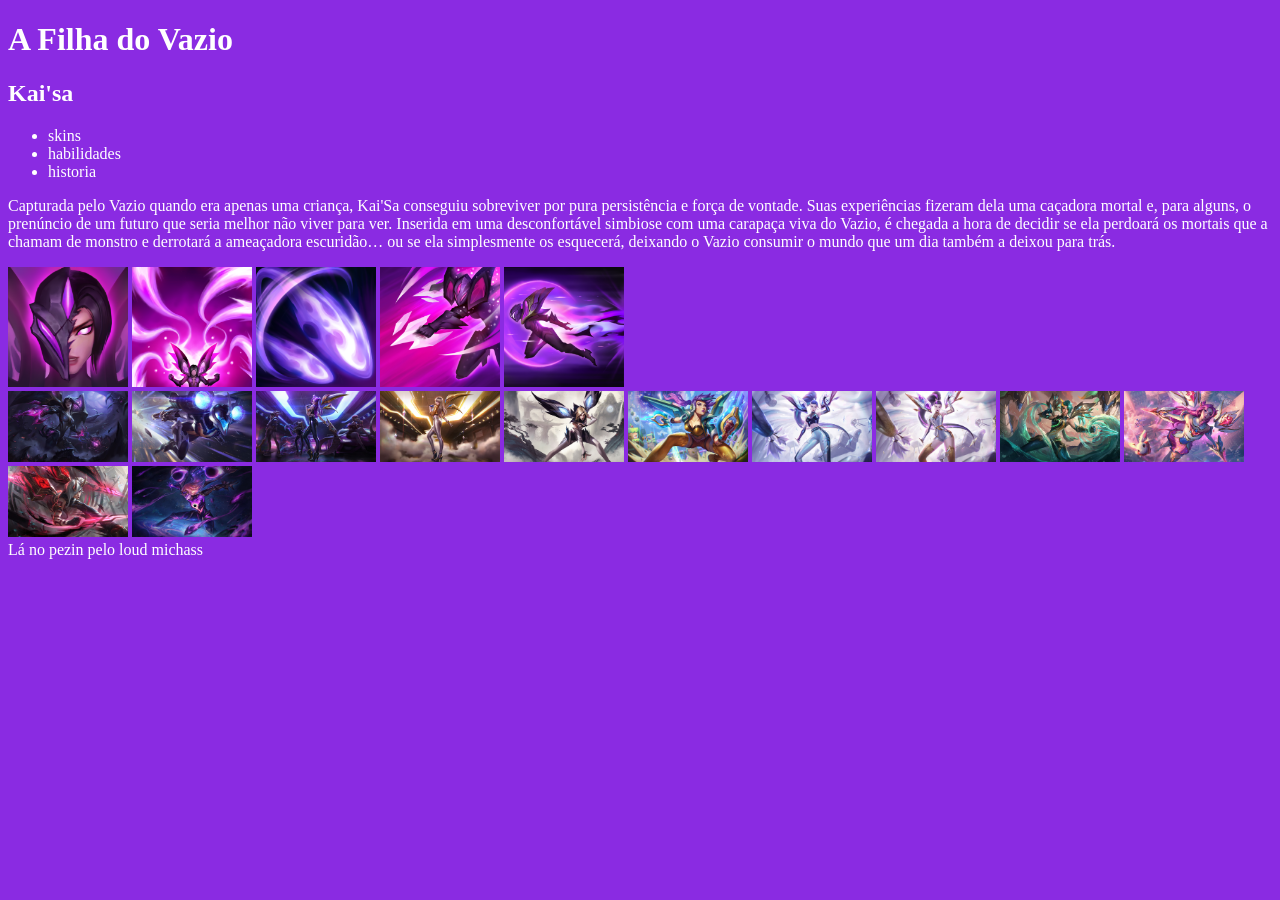
==== Atvd/index.html @ e81eaf78 "Add files via upload" ====
<!DOCTYPE html>
<html lang="en">

<head>
    <meta charset="UTF-8">
    <meta name="viewport" content="width=device-width, initial-scale=1.0">
    <link rel="stylesheet" href="styles.css">
    <title>A Filha do Vazio, Kai'sa</title>
    <link rel="icon" href="imgs/kaiisa.png" type="image/x-icon">
</head>

<body>

    <header>
        <h1>A Filha do Vazio</h1>
        <h2>Kai'sa</h2>
        <nav>
            <ul>
                <li>skins</li>
                <li>habilidades</li>
                <li>historia</li>
            </ul>
        </nav>
    </header>

</body>


<p>Capturada pelo Vazio quando era apenas uma criança, Kai'Sa conseguiu sobreviver por pura persistência e força de
    vontade. Suas experiências fizeram dela uma caçadora mortal e, para alguns, o prenúncio de um futuro que seria
    melhor não viver para ver. Inserida em uma desconfortável simbiose com uma carapaça viva do Vazio, é chegada a hora
    de decidir se ela perdoará os mortais que a chamam de monstro e derrotará a ameaçadora escuridão… ou se ela
    simplesmente os esquecerá, deixando o Vazio consumir o mundo que um dia também a deixou para trás.</p>

<div class="#habilidades">
    <img src="imgs/Kai'Sa_Second_Skin_HD.png" alt="Passiva - Segunda Pele">
    <img src="imgs/Kai'Sa_Icathian_Rain_2_HD.png" alt="Habilidade Q - Chuva Icathiana">
    <img src="imgs/Kai'Sa_Void_Seeker_2_HD.png" alt="Habilidade W - Exploradora do Vazio">
    <img src="imgs/Kai'Sa_Supercharge_2_HD.png" alt="Habilidade E - Sobrecarga">
    <img src="imgs/Kai'Sa_Killer_Instinct_HD.png" alt="Habilidade R - Instinto Assassino">
</div>

<div class="#skins">
    <img src="imgs/dfault.jpg" alt="">
    <img src="imgs/disparoanjo.jpg" alt="Disparos Angelicais">
    <img src="imgs/kda.jpg" alt="K/DA">
    <img src="imgs/kdaprestigio.jpg" alt="K/DA Prestígio">
    <img src="imgs/ig.jpg" alt="IG">
    <img src="imgs/fliperama.jpg" alt="Fliperama">
    <img src="imgs/kdallout.jpg" alt="">
    <img src="imgs/kdalloutprestigio.jpg" alt="K/DA ALL OUT Prestígio">
    <img src="imgs/dragoadalacuna.jpg" alt="Dragoa da Laguna">
    <img src="imgs/guardiaestela.jpg" alt="Guardiã Estelar">
    <img src="imgs/inkshadow.jpg" alt="Tinta Sombria">
    <img src="imgs/estrelanegra.jpg" alt="Estrela Negra">
</div>

<footer> Lá no pezin pelo loud michass</footer>

</html>
---- Atvd/styles.css ----
body{
    background-color: blueviolet;
    color: white;
    font-family: Cambria, Cochin, Georgia, Times, 'Times New Roman', serif;
}

header{
    font-family: Cambria, Cochin, Georgia, Times, 'Times New Roman', serif;

}

img{
    max-width: 120px;
    max-height: 120px;
}
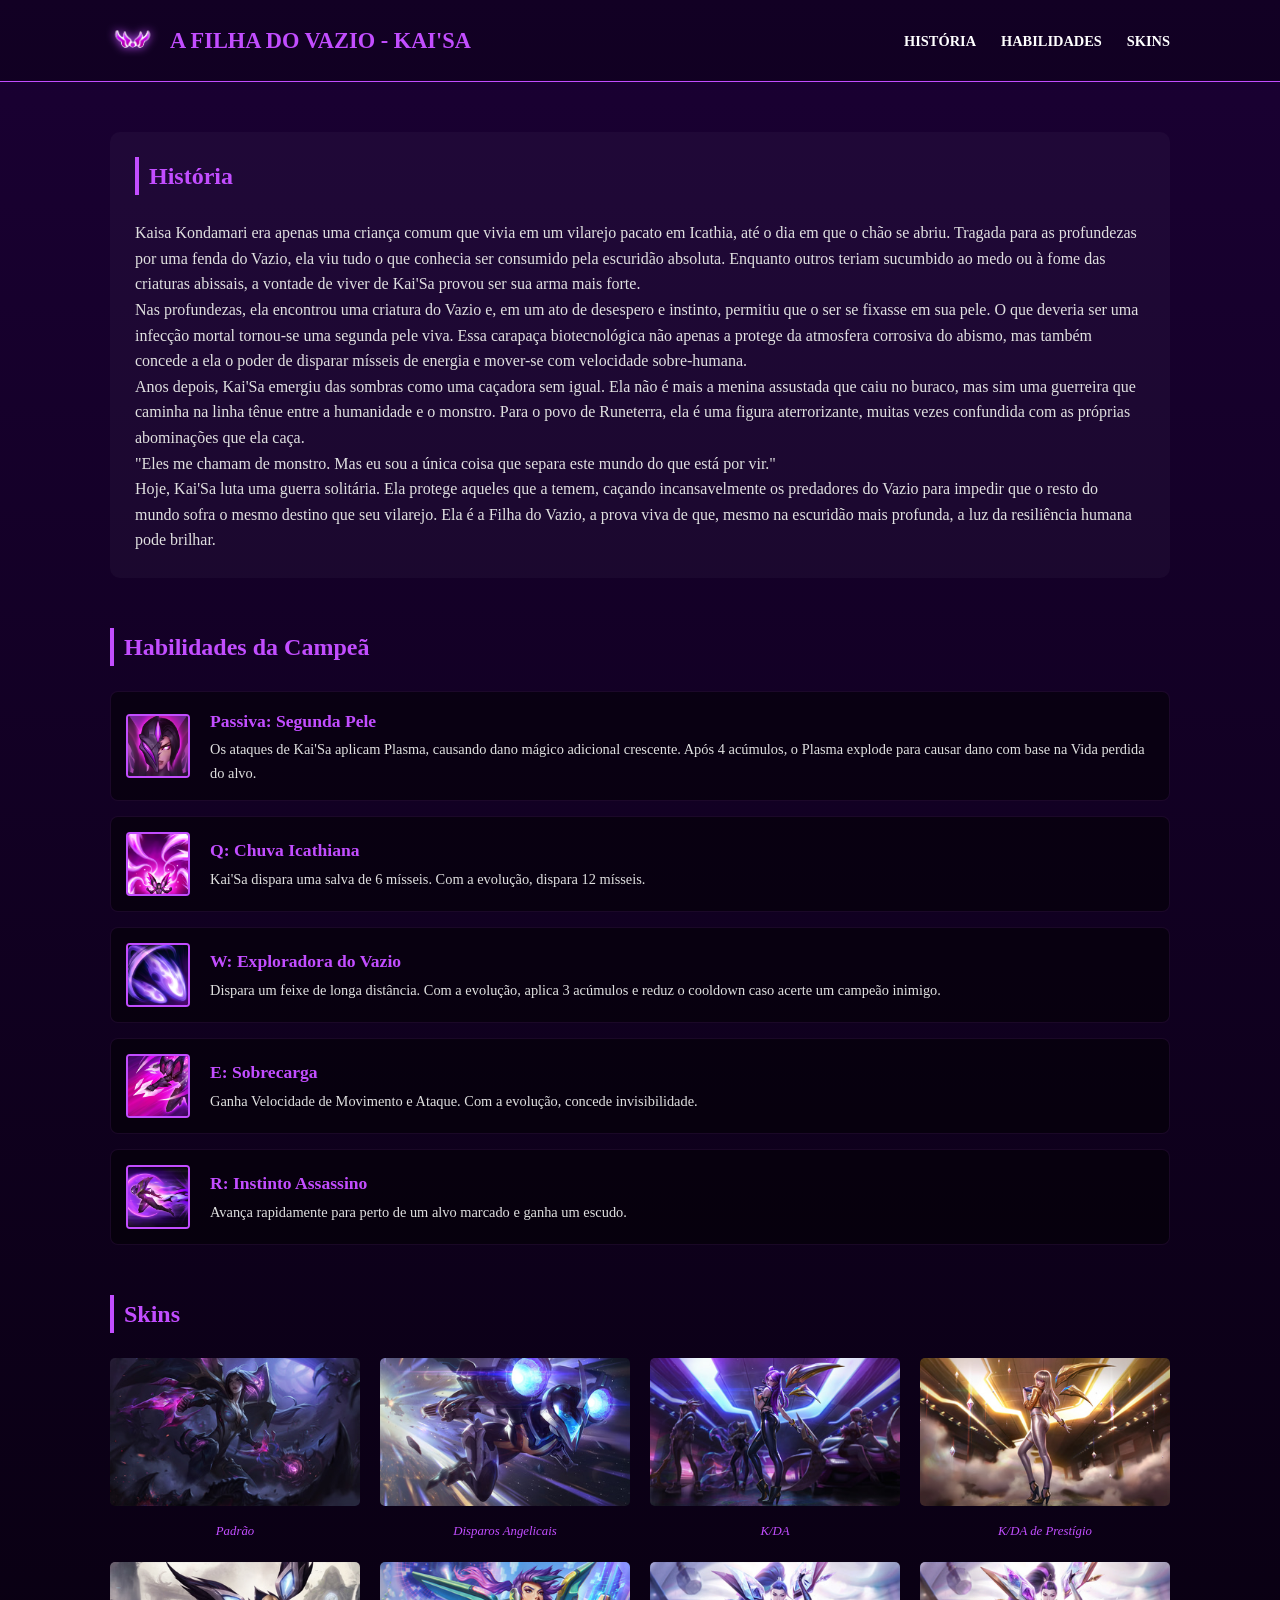
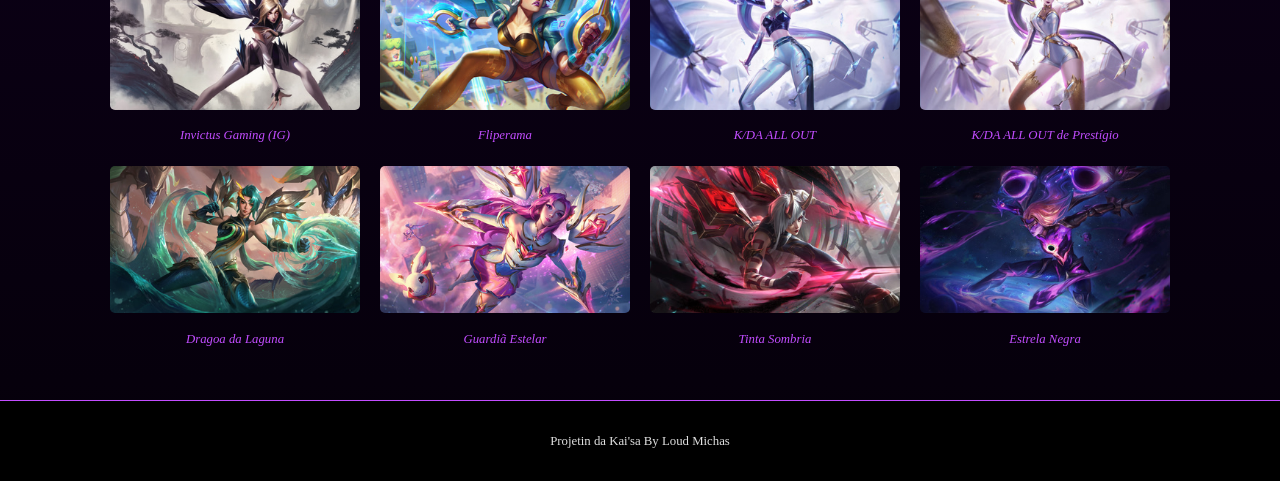
==== commit afc9c809: "Add files via upload" ====
--- a/Atvd/index.html
+++ b/Atvd/index.html
@@ -1,60 +1,146 @@
 <!DOCTYPE html>
-<html lang="en">
+<html lang="pt-BR">
 
 <head>
     <meta charset="UTF-8">
     <meta name="viewport" content="width=device-width, initial-scale=1.0">
+    <title>Kai'Sa - A Filha do Vazio</title>
+    <link rel="icon" href="imgs/kaiisa.png" type="image/png">
     <link rel="stylesheet" href="styles.css">
-    <title>A Filha do Vazio, Kai'sa</title>
-    <link rel="icon" href="imgs/kaiisa.png" type="image/x-icon">
 </head>
 
 <body>
 
     <header>
-        <h1>A Filha do Vazio</h1>
-        <h2>Kai'sa</h2>
-        <nav>
-            <ul>
-                <li>skins</li>
-                <li>habilidades</li>
-                <li>historia</li>
-            </ul>
-        </nav>
+        <div class="container header-content">
+            <div class="logo-area">
+                <img src="imgs/kaiisa.png" alt="Logo Kai'Sa" class="logo">
+                <h1>A Filha do Vazio - Kai'Sa</h1>
+            </div>
+
+            <nav>
+                <ul>
+                    <li><a href="#historia">História</a></li>
+                    <li><a href="#habilidades">Habilidades</a></li>
+                    <li><a href="#skins">Skins</a></li>
+                </ul>
+            </nav>
+        </div>
     </header>
+
+    <main class="container">
+        <section id="historia" class="card-base">
+            <h2>História</h2>
+            <p>Kaisa Kondamari era apenas uma criança comum que vivia em um vilarejo pacato em Icathia, até o dia em que
+                o chão se abriu. Tragada para as profundezas por uma fenda do Vazio, ela viu tudo o que conhecia ser
+                consumido pela escuridão absoluta. Enquanto outros teriam sucumbido ao medo ou à fome das criaturas
+                abissais, a vontade de viver de Kai'Sa provou ser sua arma mais forte.<br>
+                Nas profundezas, ela encontrou uma criatura do Vazio e, em um ato de desespero e instinto, permitiu que
+                o ser se fixasse em sua pele. O que deveria ser uma infecção mortal tornou-se uma segunda pele viva.
+                Essa carapaça biotecnológica não apenas a protege da atmosfera corrosiva do abismo, mas também concede a
+                ela o poder de disparar mísseis de energia e mover-se com velocidade sobre-humana.<br>
+                Anos depois, Kai'Sa emergiu das sombras como uma caçadora sem igual. Ela não é mais a menina assustada
+                que caiu no buraco, mas sim uma guerreira que caminha na linha tênue entre a humanidade e o monstro.
+                Para o povo de Runeterra, ela é uma figura aterrorizante, muitas vezes confundida com as próprias
+                abominações que ela caça.<br>
+                "Eles me chamam de monstro. Mas eu sou a única coisa que separa este mundo do que está por vir."<br>
+                Hoje, Kai'Sa luta uma guerra solitária. Ela protege aqueles que a temem, caçando incansavelmente os
+                predadores do Vazio para impedir que o resto do mundo sofra o mesmo destino que seu vilarejo. Ela é a
+                Filha do Vazio, a prova viva de que, mesmo na escuridão mais profunda, a luz da resiliência humana pode
+                brilhar.</p>
+        </section>
+
+        <section id="habilidades">
+            <h2>Habilidades da Campeã</h2>
+            <div class="lista-habilidades">
+                <article class="skill-item">
+                    <img src="imgs/Kai'Sa_Second_Skin_HD.png" alt="Passiva - Segunda Pele">
+                    <div class="skill-text">
+                        <h3>Passiva: Segunda Pele</h3>
+                        <p>Os ataques de Kai'Sa aplicam Plasma, causando dano mágico adicional crescente. Após 4
+                            acúmulos, o Plasma explode para causar dano com base na Vida perdida do alvo.</p>
+                    </div>
+                </article>
+                <article class="skill-item">
+                    <img src="imgs/Kai'Sa_Icathian_Rain_2_HD.png" alt="Q - Chuva Icathiana">
+                    <div class="skill-text">
+                        <h3>Q: Chuva Icathiana</h3>
+                        <p>Kai'Sa dispara uma salva de 6 mísseis. Com a evolução, dispara 12 mísseis.</p>
+                    </div>
+                </article>
+                <article class="skill-item">
+                    <img src="imgs/Kai'Sa_Void_Seeker_2_HD.png" alt="W - Exploradora do Vazio">
+                    <div class="skill-text">
+                        <h3>W: Exploradora do Vazio</h3>
+                        <p>Dispara um feixe de longa distância. Com a evolução, aplica 3 acúmulos e reduz o
+                            cooldown caso acerte um campeão inimigo.</p>
+                    </div>
+                </article>
+                <article class="skill-item">
+                    <img src="imgs/Kai'Sa_Supercharge_2_HD.png" alt="E - Sobrecarga">
+                    <div class="skill-text">
+                        <h3>E: Sobrecarga</h3>
+                        <p>Ganha Velocidade de Movimento e Ataque. Com a evolução, concede invisibilidade.
+                        </p>
+                    </div>
+                </article>
+                <article class="skill-item">
+                    <img src="imgs/Kai'Sa_Killer_Instinct_HD.png" alt="R - Instinto Assassino">
+                    <div class="skill-text">
+                        <h3>R: Instinto Assassino</h3>
+                        <p>Avança rapidamente para perto de um alvo marcado e ganha um escudo.</p>
+                    </div>
+                </article>
+            </div>
+        </section>
+
+        <section id="skins">
+            <h2>Skins</h2>
+            <div class="grid-skins">
+                <figure><img src="imgs/dfault.jpg" alt="Padrão">
+                    <figcaption>Padrão</figcaption>
+                </figure>
+                <figure><img src="imgs/disparoanjo.jpg" alt="Disparos Angelicais">
+                    <figcaption>Disparos Angelicais</figcaption>
+                </figure>
+                <figure><img src="imgs/kda.jpg" alt="K/DA">
+                    <figcaption>K/DA</figcaption>
+                </figure>
+                <figure><img src="imgs/kdaprestigio.jpg" alt="K/DA Prestígio">
+                    <figcaption>K/DA de Prestígio</figcaption>
+                </figure>
+                <figure><img src="imgs/ig.jpg" alt="IG">
+                    <figcaption>Invictus Gaming (IG)</figcaption>
+                </figure>
+                <figure><img src="imgs/fliperama.jpg" alt="Fliperama">
+                    <figcaption>Fliperama</figcaption>
+                </figure>
+                <figure><img src="imgs/kdallout.jpg" alt="K/DA ALL OUT">
+                    <figcaption>K/DA ALL OUT</figcaption>
+                </figure>
+                <figure><img src="imgs/kdalloutprestigio.jpg" alt="K/DA ALL OUT Prestígio">
+                    <figcaption>K/DA ALL OUT de Prestígio</figcaption>
+                </figure>
+                <figure><img src="imgs/dragoadalacuna.jpg" alt="Dragoa da Laguna">
+                    <figcaption>Dragoa da Laguna</figcaption>
+                </figure>
+                <figure><img src="imgs/guardiaestela.jpg" alt="Guardiã Estelar">
+                    <figcaption>Guardiã Estelar</figcaption>
+                </figure>
+                <figure><img src="imgs/inkshadow.jpg" alt="Tinta Sombria">
+                    <figcaption>Tinta Sombria</figcaption>
+                </figure>
+                <figure><img src="imgs/estrelanegra.jpg" alt="Estrela Negra">
+                    <figcaption>Estrela Negra</figcaption>
+                </figure>
+            </div>
+        </section>
+    </main>
+
+    <footer>
+        <p>Projetin da Kai'sa By Loud Michas</p>
+    </footer>
 
 </body>
 
-
-<p>Capturada pelo Vazio quando era apenas uma criança, Kai'Sa conseguiu sobreviver por pura persistência e força de
-    vontade. Suas experiências fizeram dela uma caçadora mortal e, para alguns, o prenúncio de um futuro que seria
-    melhor não viver para ver. Inserida em uma desconfortável simbiose com uma carapaça viva do Vazio, é chegada a hora
-    de decidir se ela perdoará os mortais que a chamam de monstro e derrotará a ameaçadora escuridão… ou se ela
-    simplesmente os esquecerá, deixando o Vazio consumir o mundo que um dia também a deixou para trás.</p>
-
-<div class="#habilidades">
-    <img src="imgs/Kai'Sa_Second_Skin_HD.png" alt="Passiva - Segunda Pele">
-    <img src="imgs/Kai'Sa_Icathian_Rain_2_HD.png" alt="Habilidade Q - Chuva Icathiana">
-    <img src="imgs/Kai'Sa_Void_Seeker_2_HD.png" alt="Habilidade W - Exploradora do Vazio">
-    <img src="imgs/Kai'Sa_Supercharge_2_HD.png" alt="Habilidade E - Sobrecarga">
-    <img src="imgs/Kai'Sa_Killer_Instinct_HD.png" alt="Habilidade R - Instinto Assassino">
-</div>
-
-<div class="#skins">
-    <img src="imgs/dfault.jpg" alt="">
-    <img src="imgs/disparoanjo.jpg" alt="Disparos Angelicais">
-    <img src="imgs/kda.jpg" alt="K/DA">
-    <img src="imgs/kdaprestigio.jpg" alt="K/DA Prestígio">
-    <img src="imgs/ig.jpg" alt="IG">
-    <img src="imgs/fliperama.jpg" alt="Fliperama">
-    <img src="imgs/kdallout.jpg" alt="">
-    <img src="imgs/kdalloutprestigio.jpg" alt="K/DA ALL OUT Prestígio">
-    <img src="imgs/dragoadalacuna.jpg" alt="Dragoa da Laguna">
-    <img src="imgs/guardiaestela.jpg" alt="Guardiã Estelar">
-    <img src="imgs/inkshadow.jpg" alt="Tinta Sombria">
-    <img src="imgs/estrelanegra.jpg" alt="Estrela Negra">
-</div>
-
-<footer> Lá no pezin pelo loud michass</footer>
-
 </html>
--- a/Atvd/styles.css
+++ b/Atvd/styles.css
@@ -1,15 +1,161 @@
-body{
-    background-color: blueviolet;
-    color: white;
-    font-family: Cambria, Cochin, Georgia, Times, 'Times New Roman', serif;
+:root {
+    --void-black: #05000a;
+    --void-purple: #1a0033;
+    --void-magenta: #c24dff;
+    --text-color: #e0e0e0;
 }
 
-header{
-    font-family: Cambria, Cochin, Georgia, Times, 'Times New Roman', serif;
-
+* {
+    margin: 0;
+    padding: 0;
+    box-sizing: border-box;
 }
 
-img{
-    max-width: 120px;
-    max-height: 120px;
+body {
+    background-color: var(--void-black);
+    background-image: linear-gradient(to bottom, var(--void-purple), var(--void-black));
+    color: var(--text-color);
+    font-family: 'Cambria', Cochin, Georgia, serif;
+    line-height: 1.6;
+}
+
+.container {
+    max-width: 1100px;
+    margin: 0 auto;
+    padding: 0 20px;
+}
+
+header {
+    padding: 10px 0;
+    border-bottom: 1px solid var(--void-magenta);
+    background: rgba(0, 0, 0, 0.3);
+}
+
+.header-content {
+    display: flex;
+    justify-content: space-between;
+    align-items: center;
+}
+
+.logo-area {
+    display: flex;
+    align-items: center;
+    gap: 15px;
+}
+
+.logo {
+    width: 45px;
+    filter: drop-shadow(0 0 5px var(--void-magenta));
+}
+
+h1 {
+    font-size: 1.4rem;
+    text-transform: uppercase;
+    color: var(--void-magenta);
+    margin: 0;
+}
+
+nav ul {
+    list-style: none;
+    display: flex;
+    gap: 25px;
+}
+
+nav a {
+    color: white;
+    text-decoration: none;
+    font-size: 0.9rem;
+    font-weight: bold;
+    text-transform: uppercase;
+    transition: 0.3s;
+}
+
+nav a:hover {
+    color: var(--void-magenta);
+}
+
+section {
+    margin: 50px 0;
+}
+
+h2 {
+    color: var(--void-magenta);
+    border-left: 4px solid var(--void-magenta);
+    padding-left: 10px;
+    margin-bottom: 25px;
+}
+
+.card-base {
+    background: rgba(255, 255, 255, 0.03);
+    padding: 25px;
+    border-radius: 10px;
+}
+
+.lista-habilidades {
+    display: flex;
+    flex-direction: column;
+    gap: 15px;
+}
+
+.skill-item {
+    display: flex;
+    align-items: center;
+    background: rgba(0, 0, 0, 0.5);
+    padding: 15px;
+    border-radius: 8px;
+    border: 1px solid rgba(194, 77, 255, 0.1);
+}
+
+.skill-item img {
+    width: 64px;
+    height: 64px;
+    margin-right: 20px;
+    border: 2px solid var(--void-magenta);
+    border-radius: 4px;
+}
+
+.skill-text h3 {
+    color: var(--void-magenta);
+    font-size: 1.1rem;
+    margin-bottom: 3px;
+}
+
+.skill-text p {
+    font-size: 0.9rem;
+}
+
+.grid-skins {
+    display: grid;
+    grid-template-columns: repeat(auto-fit, minmax(200px, 1fr));
+    gap: 20px;
+}
+
+.grid-skins figure {
+    text-align: center;
+}
+
+.grid-skins img {
+    width: 100%;
+    border-radius: 5px;
+    transition: 0.3s;
+}
+
+.grid-skins img:hover {
+    box-shadow: 0 0 15px var(--void-magenta);
+    transform: scale(1.02);
+}
+
+figcaption {
+    margin-top: 8px;
+    font-size: 0.8rem;
+    color: var(--void-magenta);
+    font-style: italic;
+}
+
+footer {
+    padding: 30px;
+    text-align: center;
+    background: #000;
+    font-size: 0.8rem;
+    border-top: 1px solid var(--void-magenta);
 }
